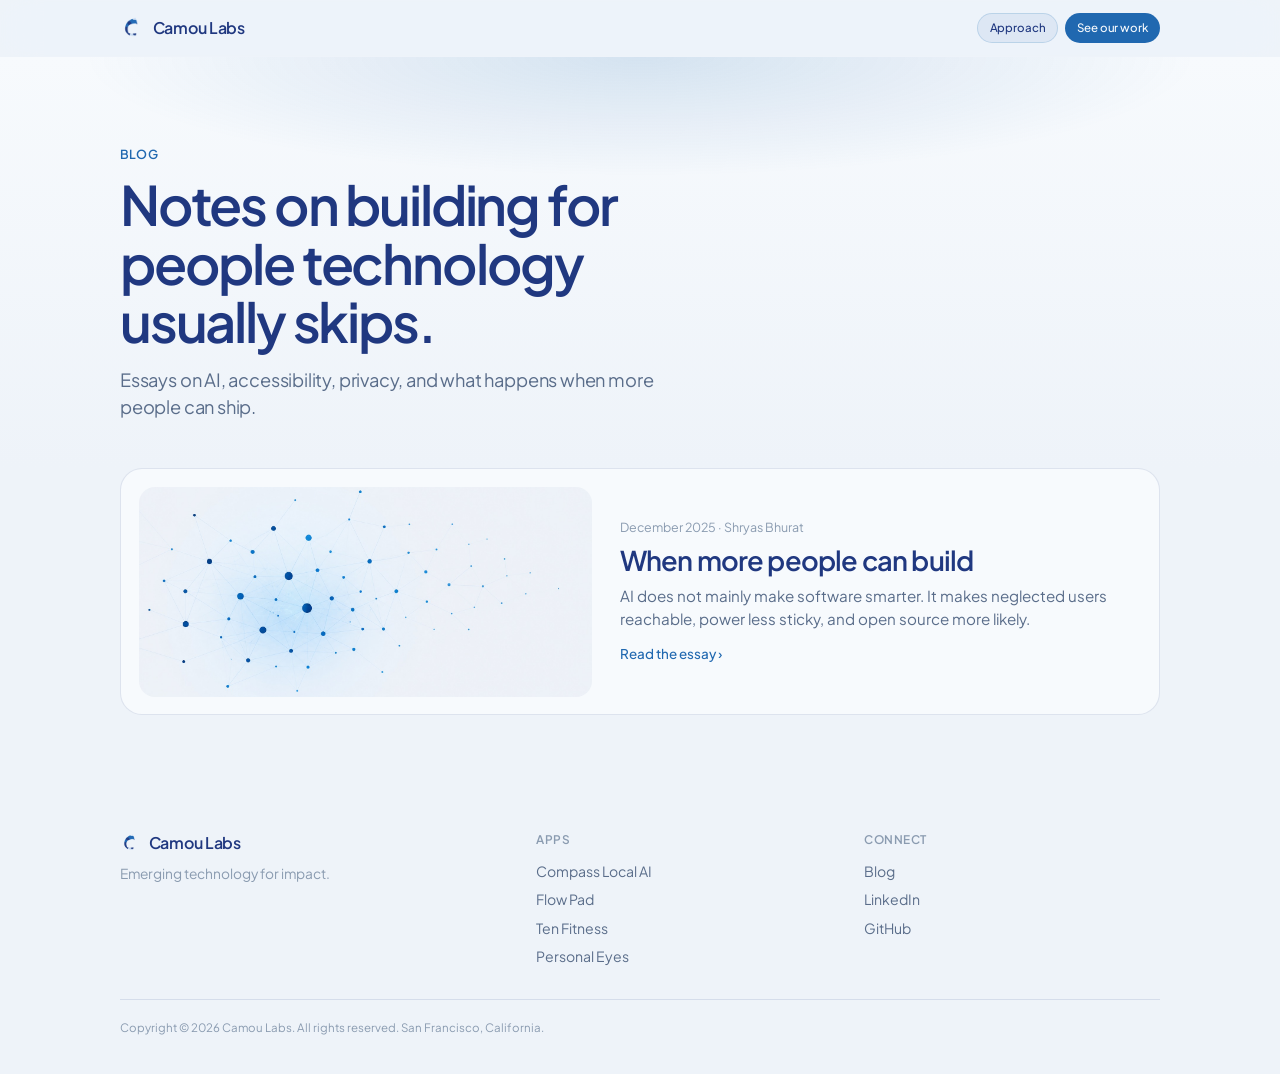
==== blog/index.html @ b2d1f59c "Add a Camou Labs blog with an essay on AI and neglected users. Co-authored-by: Cursor <cursoragent@c" ====
<!DOCTYPE html>
<html lang="en">
<head>
<meta charset="UTF-8" />
<meta name="viewport" content="width=device-width, initial-scale=1.0" />
<title>Blog · Camou Labs</title>
<meta name="description" content="Notes from Camou Labs on emerging technology, privacy, accessibility, and building for people who are usually ignored." />
<link rel="icon" href="../logo.png" type="image/png" />
<link rel="preconnect" href="https://fonts.googleapis.com">
<link rel="preconnect" href="https://fonts.gstatic.com" crossorigin>
<link href="https://fonts.googleapis.com/css2?family=Plus+Jakarta+Sans:wght@400;500;600;700&display=swap" rel="stylesheet">
<link rel="stylesheet" href="blog.css" />
</head>
<body>
  <div class="scroll-progress" id="scrollProgress" aria-hidden="true"></div>
  <nav class="nav" id="nav">
    <div class="wrap nav-inner">
      <a class="brand" href="../index.html" aria-label="Camou Labs home">
        <img src="../logo.png" alt="" width="24" height="24" />
        <span>Camou Labs</span>
      </a>
      <div class="nav-actions">
        <a class="nav-btn nav-btn-secondary" href="../index.html#mission">Approach</a>
        <a class="nav-btn nav-btn-primary" href="../index.html#apps">See our work</a>
      </div>
    </div>
  </nav>

  <header class="page-hero">
    <div class="wrap page-hero-inner">
      <p class="eyebrow">Blog</p>
      <h1>Notes on building for people technology usually skips.</h1>
      <p class="lede">Essays on AI, accessibility, privacy, and what happens when more people can ship.</p>
    </div>
  </header>

  <section class="essay-list">
    <div class="wrap">
      <a class="essay-card reveal" href="when-builders-multiply.html">
        <img src="network.jpg" alt="" width="640" height="210" />
        <div>
          <p class="meta">December 2025 · Shryas Bhurat</p>
          <h2>When more people can build</h2>
          <p>AI does not mainly make software smarter. It makes neglected users reachable, power less sticky, and open source more likely.</p>
          <span class="read">Read the essay ›</span>
        </div>
      </a>
    </div>
  </section>

  <footer class="footer">
    <div class="wrap">
      <div class="footer-grid">
        <div>
          <a class="brand" href="../index.html">
            <img src="../logo.png" alt="" width="20" height="20" />
            <span>Camou Labs</span>
          </a>
          <p class="footer-blurb">Emerging technology for impact.</p>
        </div>
        <div class="footer-col">
          <h4>Apps</h4>
          <a href="../index.html#compass">Compass Local AI</a>
          <a href="../index.html#flowpad">Flow Pad</a>
          <a href="../index.html#ten">Ten Fitness</a>
          <a href="../index.html#personaleyes">Personal Eyes</a>
        </div>
        <div class="footer-col">
          <h4>Connect</h4>
          <a href="index.html">Blog</a>
          <a href="https://www.linkedin.com/company/camoulabs/" target="_blank" rel="noopener noreferrer">LinkedIn</a>
          <a href="https://github.com/CamouLabs" target="_blank" rel="noopener noreferrer">GitHub</a>
        </div>
      </div>
      <p class="copyright">Copyright © 2026 Camou Labs. All rights reserved. San Francisco, California.</p>
    </div>
  </footer>

  <script>
    const nav = document.getElementById('nav');
    const progress = document.getElementById('scrollProgress');
    const updateChrome = () => {
      const max = document.documentElement.scrollHeight - window.innerHeight;
      progress.style.width = ((max > 0 ? window.scrollY / max : 0) * 100).toFixed(2) + '%';
      nav.classList.toggle('scrolled', window.scrollY > 8);
    };
    updateChrome();
    window.addEventListener('scroll', updateChrome, { passive: true });
    const reduce = window.matchMedia('(prefers-reduced-motion: reduce)').matches;
    const items = document.querySelectorAll('.reveal');
    if (reduce || !('IntersectionObserver' in window)) {
      items.forEach(el => el.classList.add('in'));
    } else {
      const io = new IntersectionObserver((entries) => {
        entries.forEach(e => { if (e.isIntersecting) { e.target.classList.add('in'); io.unobserve(e.target); } });
      }, { threshold: 0.16 });
      items.forEach(el => io.observe(el));
    }
  </script>
</body>
</html>
---- blog/blog.css ----
:root {
  --navy: #203880;
  --navy-deep: #182c66;
  --blue: #2068b0;
  --blue-soft: #2f7bc4;
  --ice: #c8d8f0;
  --ice-soft: #e4edf8;
  --bg: #eef3f9;
  --bg-white: #f7fafd;
  --ink: #203880;
  --muted: #5a6d8a;
  --faint: #8a9bb0;
  --line: rgba(32, 56, 128, 0.12);
  --accent: #2068b0;
  --accent-soft: #2f7bc4;
  --on-accent: #f7fafd;
  --max: 1040px;
  --prose: 40rem;
}

* { margin: 0; padding: 0; box-sizing: border-box; }
html { scroll-behavior: smooth; }
body {
  background: var(--bg);
  color: var(--ink);
  font-family: "Plus Jakarta Sans", "Helvetica Neue", Helvetica, Arial, sans-serif;
  -webkit-font-smoothing: antialiased;
  text-rendering: optimizeLegibility;
  line-height: 1.5;
  overflow-x: clip;
}
a { color: inherit; text-decoration: none; }
img { display: block; max-width: 100%; }
.wrap {
  width: min(100% - 2.4rem, var(--max));
  margin-inline: auto;
}
@media (min-width: 800px) {
  .wrap { width: min(100% - 4.5rem, var(--max)); }
}

.scroll-progress {
  position: fixed;
  top: 0;
  left: 0;
  height: 2px;
  width: 0;
  z-index: 60;
  background: linear-gradient(90deg, var(--navy), var(--blue));
  pointer-events: none;
}

.nav {
  position: sticky;
  top: 0;
  z-index: 40;
  background: rgba(238, 243, 249, 0.8);
  backdrop-filter: saturate(180%) blur(18px);
  -webkit-backdrop-filter: saturate(180%) blur(18px);
  border-bottom: 1px solid transparent;
  transition: border-color .25s ease;
}
.nav.scrolled { border-bottom-color: var(--line); }
.nav-inner {
  min-height: 56px;
  display: flex;
  align-items: center;
  justify-content: space-between;
  gap: 1rem;
}
.brand {
  display: inline-flex;
  align-items: center;
  gap: 0.55rem;
  font-size: 1rem;
  font-weight: 600;
  letter-spacing: -0.02em;
}
.brand img {
  width: 24px;
  height: 24px;
  border-radius: 6px;
}
.nav-actions {
  display: flex;
  align-items: center;
  gap: 0.45rem;
  flex-wrap: wrap;
  justify-content: flex-end;
}
.nav-btn {
  display: inline-flex;
  align-items: center;
  justify-content: center;
  min-height: 30px;
  padding: 0.3rem 0.7rem;
  border-radius: 980px;
  font-size: 0.72rem;
  font-weight: 500;
  letter-spacing: -0.01em;
  border: 1px solid transparent;
  transition: background .2s ease, color .2s ease, border-color .2s ease;
}
.nav-btn-secondary {
  color: var(--navy);
  background: rgba(32, 104, 176, 0.08);
  border-color: rgba(32, 104, 176, 0.18);
}
.nav-btn-secondary:hover {
  background: rgba(32, 104, 176, 0.14);
  border-color: rgba(32, 104, 176, 0.28);
}
.nav-btn-primary {
  color: var(--on-accent);
  background: var(--accent);
}
.nav-btn-primary:hover { background: var(--accent-soft); }

.page-hero {
  position: relative;
  overflow: hidden;
  padding: max(4.5rem, calc(56px + 2rem)) 0 3rem;
}
.page-hero::before {
  content: "";
  position: absolute;
  inset: 0;
  background:
    radial-gradient(ellipse 75% 50% at 50% 0%, rgba(32, 104, 176, 0.16) 0%, transparent 58%),
    linear-gradient(180deg, #f7fafd 0%, #eef3f9 100%);
  pointer-events: none;
}
.page-hero-inner { position: relative; z-index: 1; }
.eyebrow {
  font-size: 0.78rem;
  font-weight: 600;
  color: var(--accent);
  letter-spacing: 0.02em;
  text-transform: uppercase;
  margin-bottom: 0.7rem;
}
.page-hero h1 {
  max-width: 16ch;
  font-size: clamp(2rem, 4.6vw, 3.4rem);
  font-weight: 600;
  letter-spacing: -0.04em;
  line-height: 1.08;
  text-wrap: balance;
}
.page-hero .lede {
  margin-top: 0.9rem;
  max-width: 36rem;
  color: var(--muted);
  font-size: clamp(1.02rem, 1.5vw, 1.14rem);
  letter-spacing: -0.01em;
}

.essay-list {
  padding: 0 0 4.5rem;
}
.essay-card {
  display: grid;
  gap: 1.25rem;
  padding: 1.35rem;
  border: 1px solid var(--line);
  border-radius: 22px;
  background: var(--bg-white);
  transition: border-color .2s ease, box-shadow .2s ease, transform .2s ease;
}
a.essay-card:hover {
  border-color: rgba(32, 104, 176, 0.28);
  box-shadow: 0 14px 34px rgba(32, 56, 128, 0.08);
  transform: translateY(-2px);
}
@media (min-width: 760px) {
  .essay-card {
    grid-template-columns: 1.05fr 1.2fr;
    align-items: center;
    padding: 1.1rem 1.35rem 1.1rem 1.1rem;
    gap: 1.75rem;
  }
}
.essay-card img {
  width: 100%;
  height: 180px;
  object-fit: cover;
  border-radius: 16px;
  background: #182c66;
}
@media (min-width: 760px) {
  .essay-card img { height: 210px; }
}
.essay-card .meta {
  font-size: 0.78rem;
  color: var(--faint);
  margin-bottom: 0.45rem;
}
.essay-card h2 {
  font-size: clamp(1.35rem, 2.4vw, 1.7rem);
  font-weight: 600;
  letter-spacing: -0.03em;
  line-height: 1.2;
  margin-bottom: 0.5rem;
}
.essay-card p {
  color: var(--muted);
  font-size: 0.95rem;
  line-height: 1.5;
}
.essay-card .read {
  display: inline-block;
  margin-top: 0.85rem;
  font-size: 0.84rem;
  font-weight: 500;
  color: var(--accent);
}

.article-hero {
  padding: max(4.25rem, calc(56px + 1.6rem)) 0 1.5rem;
}
.article-kicker {
  display: flex;
  flex-wrap: wrap;
  gap: 0.4rem 0.9rem;
  font-size: 0.78rem;
  color: var(--faint);
  margin-bottom: 0.9rem;
}
.article-kicker a { color: var(--accent); font-weight: 500; }
.article-hero h1 {
  max-width: 18ch;
  font-size: clamp(2.05rem, 5vw, 3.35rem);
  font-weight: 600;
  letter-spacing: -0.042em;
  line-height: 1.08;
  text-wrap: balance;
}
.article-sub {
  margin-top: 1rem;
  max-width: 38rem;
  color: var(--muted);
  font-size: clamp(1.05rem, 1.6vw, 1.22rem);
  letter-spacing: -0.015em;
  line-height: 1.45;
  text-wrap: pretty;
}
.byline {
  display: flex;
  flex-wrap: wrap;
  align-items: center;
  gap: 0.7rem 1.1rem;
  margin-top: 1.35rem;
  padding-top: 1.1rem;
  border-top: 1px solid var(--line);
}
.byline a {
  color: var(--accent);
  font-weight: 500;
}
.byline span { color: var(--faint); font-size: 0.86rem; }

.hero-photo {
  margin: 1.75rem auto 0;
  width: min(100% - 2.4rem, 920px);
  border-radius: 24px;
  overflow: hidden;
  box-shadow: 0 22px 50px rgba(32, 56, 128, 0.14);
}
.hero-photo img {
  width: 100%;
  height: clamp(200px, 38vw, 380px);
  object-fit: cover;
  filter: saturate(0.85) contrast(1.05);
}
.hero-photo figcaption {
  padding: 0.7rem 1rem 0.85rem;
  background: var(--bg-white);
  color: var(--faint);
  font-size: 0.75rem;
}

.article {
  width: min(100% - 2.4rem, var(--prose));
  margin: 2.5rem auto 0;
  padding-bottom: 4.5rem;
}
.article p {
  color: #3d5270;
  font-size: 1.05rem;
  line-height: 1.7;
  letter-spacing: -0.01em;
  margin-top: 1.15rem;
}
.article h2 {
  margin-top: 2.4rem;
  font-size: clamp(1.35rem, 2.4vw, 1.65rem);
  font-weight: 600;
  letter-spacing: -0.03em;
  line-height: 1.2;
}
.article h2 + p { margin-top: 0.75rem; }
.article a {
  color: var(--accent);
  text-decoration: underline;
  text-underline-offset: 3px;
  text-decoration-thickness: 1px;
}
.article blockquote {
  margin: 1.6rem 0 0;
  padding: 0.15rem 0 0.15rem 1.1rem;
  border-left: 2px solid var(--blue);
  color: var(--navy);
  font-size: 1.12rem;
  font-weight: 500;
  letter-spacing: -0.02em;
  line-height: 1.45;
}

.chart {
  margin: 1.75rem 0 0.4rem;
  padding: 1.2rem 1.15rem 1.05rem;
  border: 1px solid var(--line);
  border-radius: 20px;
  background: var(--bg-white);
}
.chart h3 {
  font-size: 0.92rem;
  font-weight: 600;
  letter-spacing: -0.02em;
  margin-bottom: 1rem;
}
.chart-note {
  margin-top: 0.85rem;
  font-size: 0.72rem;
  color: var(--faint);
  line-height: 1.4;
}
.chart-note a { color: var(--accent); }

.bars { display: grid; gap: 0.7rem; }
.bar-row {
  display: grid;
  grid-template-columns: 7.2rem 1fr auto;
  gap: 0.7rem;
  align-items: center;
}
.bar-row span {
  font-size: 0.78rem;
  color: var(--muted);
}
.bar-row strong {
  font-size: 0.78rem;
  font-variant-numeric: tabular-nums;
  color: var(--navy);
}
.bar-track {
  height: 10px;
  border-radius: 980px;
  background: var(--ice-soft);
  overflow: hidden;
}
.bar-fill {
  height: 100%;
  width: 0;
  border-radius: 980px;
  background: linear-gradient(90deg, var(--navy), var(--blue));
  transition: width 1.1s cubic-bezier(.16,1,.3,1);
}
.chart.in .bar-fill { width: var(--w); }
.bar-fill.soft { background: linear-gradient(90deg, #7eb6ff, var(--blue)); }

.split-stats {
  display: grid;
  gap: 0.75rem;
  margin-top: 0.2rem;
}
@media (min-width: 640px) {
  .split-stats { grid-template-columns: 1fr 1fr; }
}
.stat {
  padding: 1rem 1.05rem;
  border-radius: 16px;
  background: linear-gradient(180deg, #f7fafd 0%, #eef3f9 100%);
  border: 1px solid var(--line);
}
.stat b {
  display: block;
  font-size: clamp(1.6rem, 3vw, 2.1rem);
  letter-spacing: -0.04em;
  line-height: 1;
  margin-bottom: 0.4rem;
}
.stat span {
  display: block;
  font-size: 0.8rem;
  color: var(--muted);
  line-height: 1.4;
}

.infographic {
  position: relative;
  margin: 1.75rem 0 0.25rem;
  min-height: 240px;
  border-radius: 22px;
  overflow: hidden;
  background:
    radial-gradient(ellipse 70% 60% at 30% 20%, rgba(200, 216, 240, 0.35) 0%, transparent 60%),
    linear-gradient(145deg, #182c66 0%, #203880 42%, #2068b0 100%);
  box-shadow: 0 18px 40px rgba(32, 56, 128, 0.16);
}
.infographic svg {
  display: block;
  width: 100%;
  height: 260px;
}
.infographic figcaption {
  position: absolute;
  left: 1rem;
  bottom: 0.85rem;
  color: #c8d8f0;
  font-size: 0.72rem;
  opacity: 0.85;
}

.app-callouts {
  display: grid;
  gap: 0.7rem;
  margin-top: 1.25rem;
}
@media (min-width: 640px) {
  .app-callouts { grid-template-columns: 1fr 1fr; }
}
.app-call {
  display: grid;
  grid-template-columns: 44px 1fr;
  gap: 0.8rem;
  padding: 0.95rem;
  border: 1px solid var(--line);
  border-radius: 16px;
  background: var(--bg-white);
  transition: border-color .2s ease, transform .2s ease;
}
a.app-call:hover {
  border-color: rgba(32, 104, 176, 0.28);
  transform: translateY(-1px);
}
.app-call img {
  width: 44px;
  height: 44px;
  border-radius: 11px;
  box-shadow: 0 6px 14px rgba(32, 56, 128, 0.12);
}
.app-call strong {
  display: block;
  font-size: 0.92rem;
  letter-spacing: -0.02em;
  margin-bottom: 0.15rem;
}
.app-call span {
  display: block;
  color: var(--muted);
  font-size: 0.82rem;
  line-height: 1.4;
}

.photo-break {
  margin: 2rem calc(50% - 50vw) 0.4rem;
  width: 100vw;
}
.photo-break img {
  width: min(100% - 2.4rem, 920px);
  margin-inline: auto;
  height: clamp(180px, 32vw, 320px);
  object-fit: cover;
  border-radius: 22px;
  filter: saturate(0.8);
}
.photo-break figcaption {
  width: min(100% - 2.4rem, var(--prose));
  margin: 0.65rem auto 0;
  color: var(--faint);
  font-size: 0.75rem;
}

.footer {
  padding: 2.75rem 0 2.4rem;
  background: var(--bg);
}
.footer-grid {
  display: grid;
  gap: 1.75rem;
}
@media (min-width: 760px) {
  .footer-grid {
    grid-template-columns: 1.3fr 1fr 1fr;
    gap: 2rem;
    align-items: start;
  }
}
.footer .brand { margin-bottom: 0.55rem; }
.footer .brand img { width: 20px; height: 20px; }
.footer-blurb {
  color: var(--faint);
  font-size: 0.86rem;
  max-width: 26ch;
  line-height: 1.45;
}
.footer-col h4 {
  font-size: 0.74rem;
  font-weight: 600;
  letter-spacing: 0.04em;
  text-transform: uppercase;
  color: var(--faint);
  margin-bottom: 0.75rem;
}
.footer-col a {
  display: block;
  color: var(--muted);
  font-size: 0.88rem;
  margin-top: 0.45rem;
  transition: color .2s ease;
}
.footer-col a:hover { color: var(--ink); }
.copyright {
  margin-top: 2rem;
  padding-top: 1.15rem;
  border-top: 1px solid var(--line);
  color: var(--faint);
  font-size: 0.72rem;
}

.reveal {
  opacity: 0;
  transform: translateY(18px);
  transition: opacity .85s cubic-bezier(.16,1,.3,1), transform .85s cubic-bezier(.16,1,.3,1);
}
.reveal.in { opacity: 1; transform: none; }

.spin-slow { transform-origin: 160px 130px; animation: spin 22s linear infinite; }
.node { animation: pulse 2.6s ease-in-out infinite; }
.node:nth-child(2) { animation-delay: .4s; }
.node:nth-child(3) { animation-delay: .8s; }
.signal {
  stroke-dasharray: 8 10;
  animation: dash 7s linear infinite;
}

@keyframes spin { to { transform: rotate(360deg); } }
@keyframes pulse {
  0%, 100% { opacity: .45; }
  50% { opacity: 1; }
}
@keyframes dash { to { stroke-dashoffset: -120; } }

a:focus-visible {
  outline: 2px solid var(--accent);
  outline-offset: 3px;
}

@media (prefers-reduced-motion: reduce) {
  html { scroll-behavior: auto; }
  .reveal { opacity: 1; transform: none; transition: none; }
  .bar-fill { transition: none; }
  .spin-slow, .node, .signal { animation: none; }
  a.essay-card:hover, a.app-call:hover { transform: none; }
}

@media (max-width: 640px) {
  .wrap, .article { width: min(100% - 1.5rem, var(--prose)); }
  .bar-row { grid-template-columns: 1fr auto; }
  .bar-row span:first-child { grid-column: 1 / -1; }
  .nav-btn { font-size: 0.7rem; padding: 0.28rem 0.6rem; }
  .hero-photo, .photo-break img { width: min(100% - 1.5rem, 920px); border-radius: 18px; }
}
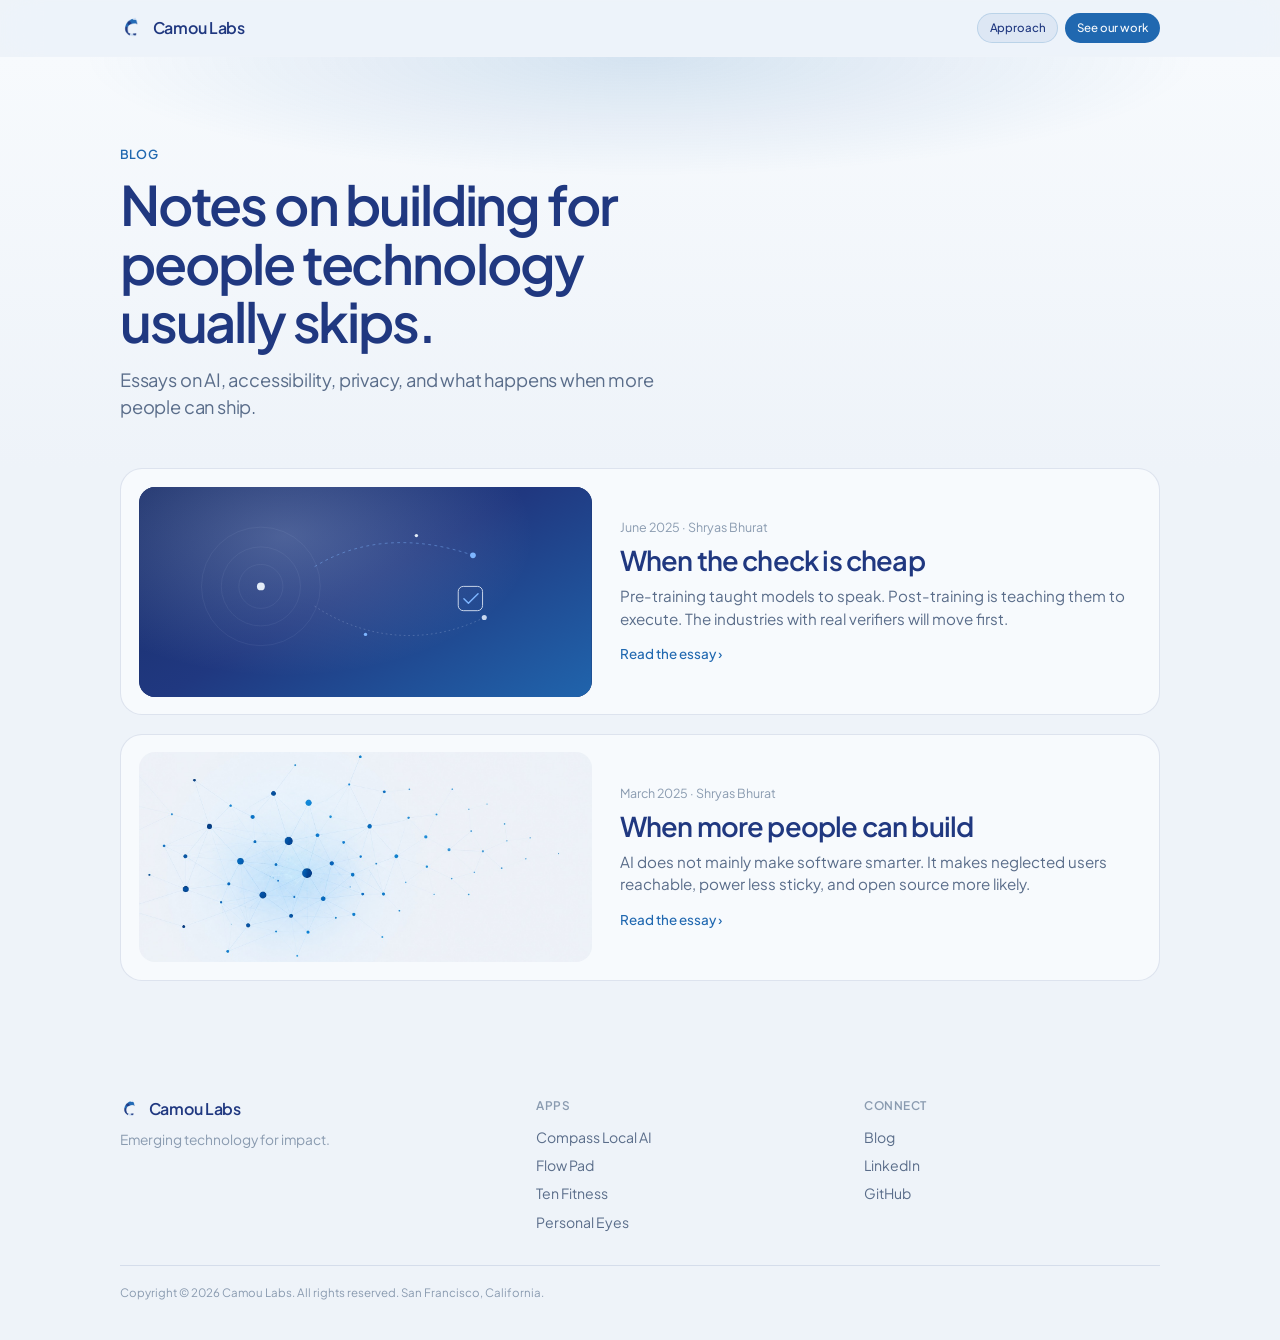
==== commit ad650db2: "Backdate the first essay to March 2025 and add a June piece on training and verifiers." ====
--- a/blog/index.html
+++ b/blog/index.html
@@ -36,10 +36,19 @@
 
   <section class="essay-list">
     <div class="wrap">
+      <a class="essay-card reveal" href="when-the-check-is-cheap.html">
+        <img src="stages.svg" alt="" width="640" height="210" />
+        <div>
+          <p class="meta">June 2025 · Shryas Bhurat</p>
+          <h2>When the check is cheap</h2>
+          <p>Pre-training taught models to speak. Post-training is teaching them to execute. The industries with real verifiers will move first.</p>
+          <span class="read">Read the essay ›</span>
+        </div>
+      </a>
       <a class="essay-card reveal" href="when-builders-multiply.html">
         <img src="network.jpg" alt="" width="640" height="210" />
         <div>
-          <p class="meta">December 2025 · Shryas Bhurat</p>
+          <p class="meta">March 2025 · Shryas Bhurat</p>
           <h2>When more people can build</h2>
           <p>AI does not mainly make software smarter. It makes neglected users reachable, power less sticky, and open source more likely.</p>
           <span class="read">Read the essay ›</span>
--- a/blog/blog.css
+++ b/blog/blog.css
@@ -158,6 +158,10 @@
 .essay-list {
   padding: 0 0 4.5rem;
 }
+.essay-list .wrap {
+  display: grid;
+  gap: 1.15rem;
+}
 .essay-card {
   display: grid;
   gap: 1.25rem;
@@ -422,6 +426,103 @@
   opacity: 0.85;
 }
 
+.stages {
+  display: grid;
+  gap: 0.7rem;
+  margin-top: 1.25rem;
+}
+@media (min-width: 700px) {
+  .stages { grid-template-columns: repeat(3, 1fr); }
+}
+.stage {
+  padding: 1rem 1.05rem;
+  border-radius: 16px;
+  background: var(--bg-white);
+  border: 1px solid var(--line);
+}
+.stage em {
+  display: block;
+  font-style: normal;
+  font-size: 0.7rem;
+  font-weight: 600;
+  letter-spacing: 0.05em;
+  text-transform: uppercase;
+  color: var(--accent);
+  margin-bottom: 0.4rem;
+}
+.stage strong {
+  display: block;
+  font-size: 0.95rem;
+  letter-spacing: -0.02em;
+  margin-bottom: 0.4rem;
+}
+.stage span {
+  display: block;
+  color: var(--muted);
+  font-size: 0.8rem;
+  line-height: 1.45;
+}
+
+.rl-stack {
+  display: grid;
+  gap: 0.65rem;
+  margin-top: 1.25rem;
+}
+.rl-row {
+  padding: 0.95rem 1.05rem;
+  border-radius: 16px;
+  background: var(--bg-white);
+  border: 1px solid var(--line);
+}
+.rl-row strong {
+  display: block;
+  font-size: 0.92rem;
+  letter-spacing: -0.02em;
+  margin-bottom: 0.28rem;
+}
+.rl-row span {
+  display: block;
+  color: var(--muted);
+  font-size: 0.82rem;
+  line-height: 1.45;
+}
+
+.verifier-split {
+  display: grid;
+  gap: 0.75rem;
+  margin-top: 1.25rem;
+}
+@media (min-width: 640px) {
+  .verifier-split { grid-template-columns: 1fr 1fr; }
+}
+.verifier-col {
+  padding: 1.05rem 1.1rem 0.85rem;
+  border-radius: 16px;
+  background: var(--bg-white);
+  border: 1px solid var(--line);
+}
+.verifier-col h3 {
+  font-size: 0.84rem;
+  font-weight: 600;
+  letter-spacing: -0.02em;
+  margin-bottom: 0.7rem;
+}
+.verifier-col ul { list-style: none; }
+.verifier-col li {
+  font-size: 0.82rem;
+  color: var(--muted);
+  line-height: 1.4;
+  padding: 0.55rem 0;
+  border-top: 1px solid var(--line);
+}
+.verifier-col li:first-of-type { border-top: 0; padding-top: 0; }
+.verifier-col li b {
+  display: block;
+  color: var(--navy);
+  font-size: 0.86rem;
+  margin-bottom: 0.12rem;
+}
+
 .app-callouts {
   display: grid;
   gap: 0.7rem;
